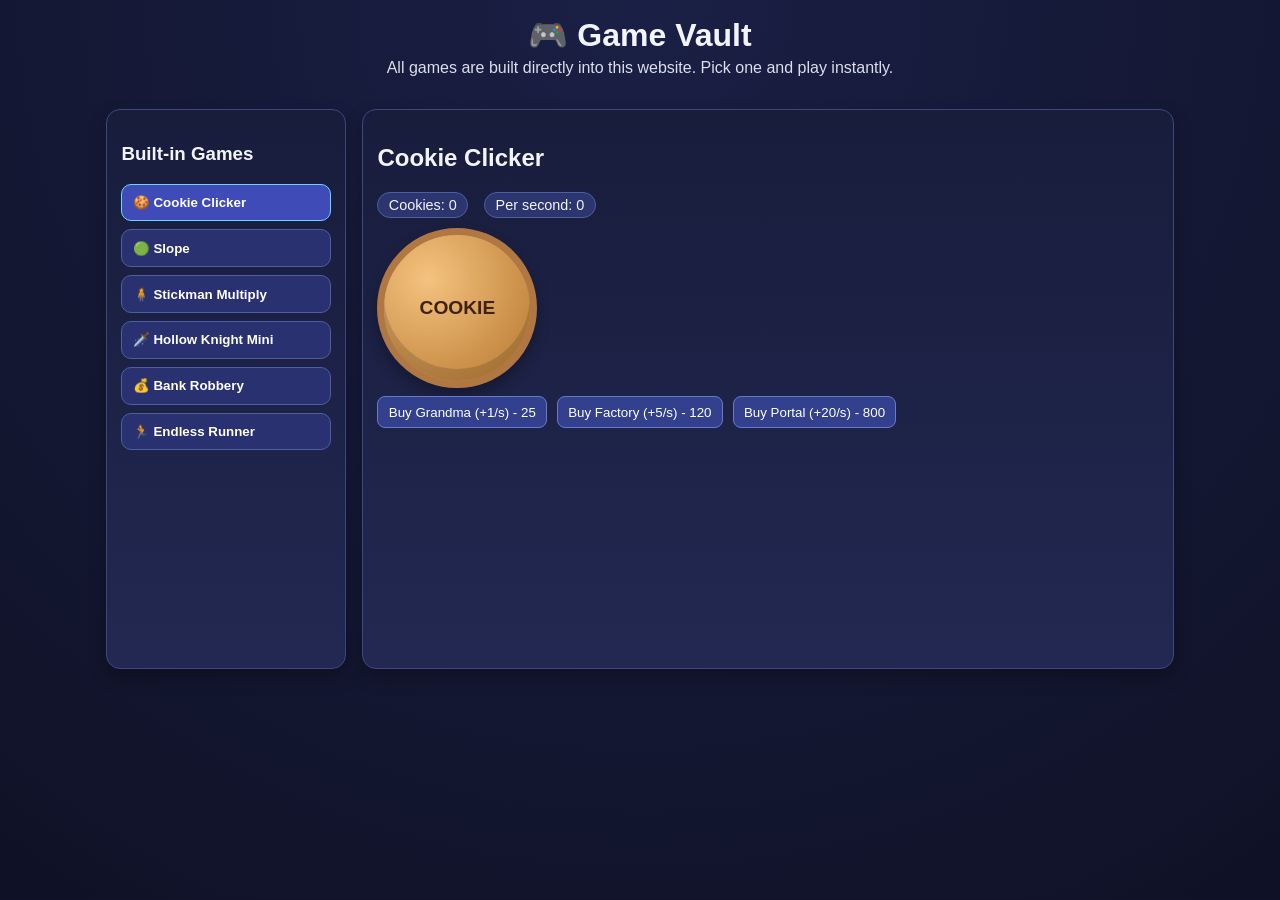
==== index.html @ a0bfa283 "Refactor Game Vault to separate JavaScript and CSS files" ====
<!doctype html>
<html lang="en">
<head>
  <meta charset="UTF-8" />
  <meta name="viewport" content="width=device-width, initial-scale=1.0" />
  <title>Game Vault</title>
  <link rel="stylesheet" href="styles.css" />
</head>
<body>
  <header>
    <h1>🎮 Game Vault</h1>
    <p>All games are built directly into this website. Pick one and play instantly.</p>
  </header>

  <main class="layout">
    <aside class="sidebar">
      <h3>Built-in Games</h3>
      <div class="game-list" id="gameList"></div>
    </aside>

    <section class="game-panel">
      <div id="cookie" class="game-screen">
        <h2>Cookie Clicker</h2>
        <div class="hud">
          <span class="badge" id="cookieCount">Cookies: 0</span>
          <span class="badge" id="cookieRate">Per second: 0</span>
        </div>
        <button class="click-cookie" id="cookieButton">COOKIE</button>
        <div class="shop">
          <button id="buyGrandma">Buy Grandma (+1/s) - 25</button>
          <button id="buyFactory">Buy Factory (+5/s) - 120</button>
          <button id="buyPortal">Buy Portal (+20/s) - 800</button>
        </div>
      </div>

      <div id="slope" class="game-screen">
        <h2>Slope Rush</h2>
        <p class="note">Use ← and → to avoid blocks and stay alive.</p>
        <div class="hud"><span class="badge" id="slopeScore">Score: 0</span></div>
        <canvas id="slopeCanvas" width="760" height="380"></canvas>
        <button class="primary" id="slopeRestart">Restart</button>
      </div>

      <div id="stickman" class="game-screen">
        <h2>Stickman Multiply</h2>
        <p class="note">Move with A/D and collect green multipliers while avoiding red dividers.</p>
        <div class="hud"><span class="badge" id="stickmanCount">Stickmen: 1</span></div>
        <canvas id="stickmanCanvas" width="760" height="380"></canvas>
        <button class="primary" id="stickmanRestart">Restart</button>
      </div>

      <div id="hollow" class="game-screen">
        <h2>Hollow Knight Mini</h2>
        <p class="note">Move with A/D, jump with W/Space, attack with J.</p>
        <div class="hud">
          <span class="badge" id="hollowHealth">Health: 5</span>
          <span class="badge" id="hollowKills">Kills: 0</span>
        </div>
        <canvas id="hollowCanvas" width="760" height="380"></canvas>
        <button class="primary" id="hollowRestart">Restart</button>
      </div>

      <div id="bank" class="game-screen">
        <h2>Bank Robbery Escape</h2>
        <p class="note">Collect all money bags and reach the exit while avoiding guards.</p>
        <div class="hud"><span class="badge" id="bankStatus">Bags: 0 / 5</span></div>
        <canvas id="bankCanvas" width="760" height="380"></canvas>
        <button class="primary" id="bankRestart">Restart</button>
      </div>

      <div id="runner" class="game-screen">
        <h2>Endless Runner (Bonus Game)</h2>
        <p class="note">Press Space to jump over obstacles.</p>
        <div class="hud"><span class="badge" id="runnerScore">Score: 0</span></div>
        <canvas id="runnerCanvas" width="760" height="380"></canvas>
        <button class="primary" id="runnerRestart">Restart</button>
      </div>
    </section>
  </main>

  <script src="app.js"></script>
</body>
</html>
---- styles.css ----
:root {
  --bg: #0f1226;
  --panel: #181d3c;
  --panel2: #222851;
  --text: #f2f4ff;
  --accent: #6dd3ff;
}
* { box-sizing: border-box; }
body {
  margin: 0;
  font-family: Arial, Helvetica, sans-serif;
  background: radial-gradient(circle at top, #1a1f45, var(--bg));
  color: var(--text);
  min-height: 100vh;
}
header { padding: 1rem 1.2rem; text-align: center; }
h1 { margin: 0 0 .3rem; font-size: 2rem; }
p { margin: 0; opacity: .9; }
.layout {
  max-width: 1100px;
  margin: 0 auto;
  display: grid;
  grid-template-columns: 240px 1fr;
  gap: 1rem;
  padding: 1rem;
}
.sidebar, .game-panel {
  background: linear-gradient(180deg, var(--panel), var(--panel2));
  border: 1px solid #3f487c;
  border-radius: 14px;
  padding: .9rem;
  box-shadow: 0 8px 18px rgba(0,0,0,.25);
}
.game-list { display: grid; gap: .5rem; }
button.game-btn {
  border: 1px solid #4f5da2;
  background: #2a3170;
  color: white;
  border-radius: 10px;
  padding: .65rem;
  text-align: left;
  cursor: pointer;
  font-weight: 700;
}
button.game-btn.active { background: #3f4cb8; border-color: var(--accent); }
.game-panel { min-height: 560px; }
.game-screen { display: none; }
.game-screen.active { display: block; }
canvas {
  width: 100%;
  max-width: 760px;
  height: 380px;
  background: #0b0e22;
  border: 1px solid #4f5da2;
  border-radius: 10px;
  display: block;
  margin-bottom: .7rem;
}
.hud { display: flex; flex-wrap: wrap; gap: .5rem 1rem; margin-bottom: .65rem; }
.badge {
  background: #2d356f;
  border: 1px solid #4f5da2;
  border-radius: 999px;
  padding: .25rem .65rem;
  font-size: .9rem;
}
.primary {
  border: none;
  border-radius: 8px;
  background: var(--accent);
  color: #0c1738;
  font-weight: 700;
  padding: .5rem .8rem;
  cursor: pointer;
}
.click-cookie {
  width: 160px;
  height: 160px;
  border-radius: 50%;
  border: 7px solid #b17742;
  background: radial-gradient(circle at 30% 30%, #f4c37f, #b6762f);
  color: #3f240d;
  font-weight: 900;
  font-size: 1.2rem;
  cursor: pointer;
  box-shadow: inset 0 -12px 0 rgba(0,0,0,.14), 0 7px 14px rgba(0,0,0,.3);
}
.shop { display: flex; gap: .6rem; margin-top: .5rem; flex-wrap: wrap; }
.shop button { background: #33408d; border: 1px solid #6a79cd; color: #fff; border-radius: 8px; padding: .45rem .65rem; cursor: pointer; }
.note { opacity: .9; font-size: .95rem; margin-bottom: .5rem; }
@media (max-width: 860px) {
  .layout { grid-template-columns: 1fr; }
  canvas { height: 300px; }
}
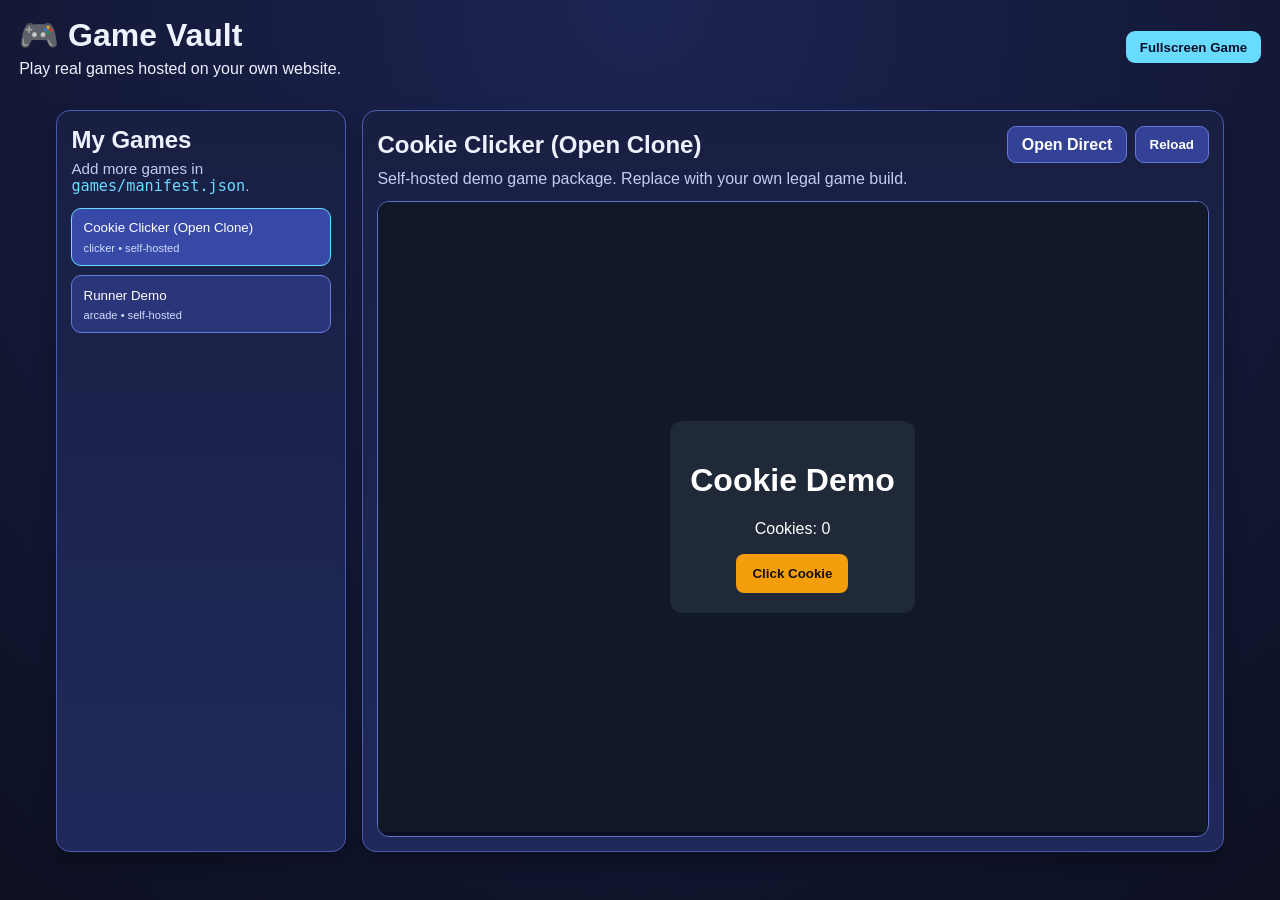
==== commit 49e6eff1: "Convert to self-hosted real-game launcher architecture" ====
--- a/index.html
+++ b/index.html
@@ -3,77 +3,38 @@
 <head>
   <meta charset="UTF-8" />
   <meta name="viewport" content="width=device-width, initial-scale=1.0" />
-  <title>Game Vault</title>
+  <title>Game Vault | Self-Hosted</title>
   <link rel="stylesheet" href="styles.css" />
 </head>
 <body>
-  <header>
-    <h1>🎮 Game Vault</h1>
-    <p>All games are built directly into this website. Pick one and play instantly.</p>
+  <header class="topbar">
+    <div>
+      <h1>🎮 Game Vault</h1>
+      <p>Play real games hosted on your own website.</p>
+    </div>
+    <button id="toggleFullscreen" class="btn">Fullscreen Game</button>
   </header>
 
   <main class="layout">
     <aside class="sidebar">
-      <h3>Built-in Games</h3>
-      <div class="game-list" id="gameList"></div>
+      <h2>My Games</h2>
+      <p class="hint">Add more games in <code>games/manifest.json</code>.</p>
+      <div id="gameList" class="game-list"></div>
     </aside>
 
-    <section class="game-panel">
-      <div id="cookie" class="game-screen">
-        <h2>Cookie Clicker</h2>
-        <div class="hud">
-          <span class="badge" id="cookieCount">Cookies: 0</span>
-          <span class="badge" id="cookieRate">Per second: 0</span>
-        </div>
-        <button class="click-cookie" id="cookieButton">COOKIE</button>
-        <div class="shop">
-          <button id="buyGrandma">Buy Grandma (+1/s) - 25</button>
-          <button id="buyFactory">Buy Factory (+5/s) - 120</button>
-          <button id="buyPortal">Buy Portal (+20/s) - 800</button>
+    <section class="viewer">
+      <div class="viewer-head">
+        <h2 id="currentTitle">Select a game</h2>
+        <div class="actions">
+          <a id="openDirect" class="btn secondary" target="_blank" rel="noopener">Open Direct</a>
+          <button id="reloadGame" class="btn secondary">Reload</button>
         </div>
       </div>
 
-      <div id="slope" class="game-screen">
-        <h2>Slope Rush</h2>
-        <p class="note">Use ← and → to avoid blocks and stay alive.</p>
-        <div class="hud"><span class="badge" id="slopeScore">Score: 0</span></div>
-        <canvas id="slopeCanvas" width="760" height="380"></canvas>
-        <button class="primary" id="slopeRestart">Restart</button>
-      </div>
+      <p id="currentDescription" class="description">Pick a game from the left panel.</p>
 
-      <div id="stickman" class="game-screen">
-        <h2>Stickman Multiply</h2>
-        <p class="note">Move with A/D and collect green multipliers while avoiding red dividers.</p>
-        <div class="hud"><span class="badge" id="stickmanCount">Stickmen: 1</span></div>
-        <canvas id="stickmanCanvas" width="760" height="380"></canvas>
-        <button class="primary" id="stickmanRestart">Restart</button>
-      </div>
-
-      <div id="hollow" class="game-screen">
-        <h2>Hollow Knight Mini</h2>
-        <p class="note">Move with A/D, jump with W/Space, attack with J.</p>
-        <div class="hud">
-          <span class="badge" id="hollowHealth">Health: 5</span>
-          <span class="badge" id="hollowKills">Kills: 0</span>
-        </div>
-        <canvas id="hollowCanvas" width="760" height="380"></canvas>
-        <button class="primary" id="hollowRestart">Restart</button>
-      </div>
-
-      <div id="bank" class="game-screen">
-        <h2>Bank Robbery Escape</h2>
-        <p class="note">Collect all money bags and reach the exit while avoiding guards.</p>
-        <div class="hud"><span class="badge" id="bankStatus">Bags: 0 / 5</span></div>
-        <canvas id="bankCanvas" width="760" height="380"></canvas>
-        <button class="primary" id="bankRestart">Restart</button>
-      </div>
-
-      <div id="runner" class="game-screen">
-        <h2>Endless Runner (Bonus Game)</h2>
-        <p class="note">Press Space to jump over obstacles.</p>
-        <div class="hud"><span class="badge" id="runnerScore">Score: 0</span></div>
-        <canvas id="runnerCanvas" width="760" height="380"></canvas>
-        <button class="primary" id="runnerRestart">Restart</button>
+      <div class="frame-wrap">
+        <iframe id="gameFrame" title="Game Frame" loading="lazy" allow="fullscreen; gamepad; autoplay"></iframe>
       </div>
     </section>
   </main>
--- a/styles.css
+++ b/styles.css
@@ -1,94 +1,101 @@
 :root {
-  --bg: #0f1226;
-  --panel: #181d3c;
-  --panel2: #222851;
-  --text: #f2f4ff;
-  --accent: #6dd3ff;
+  --bg: #0d1022;
+  --panel: #181f42;
+  --panel2: #20295a;
+  --line: #4a5bb2;
+  --text: #eef2ff;
+  --muted: #c4ccf4;
+  --accent: #69dbff;
 }
 * { box-sizing: border-box; }
 body {
   margin: 0;
+  min-height: 100vh;
+  color: var(--text);
   font-family: Arial, Helvetica, sans-serif;
-  background: radial-gradient(circle at top, #1a1f45, var(--bg));
-  color: var(--text);
-  min-height: 100vh;
+  background: radial-gradient(circle at top, #1c2452, var(--bg));
 }
-header { padding: 1rem 1.2rem; text-align: center; }
-h1 { margin: 0 0 .3rem; font-size: 2rem; }
-p { margin: 0; opacity: .9; }
+.topbar {
+  display: flex;
+  justify-content: space-between;
+  align-items: center;
+  gap: 1rem;
+  padding: 1rem 1.2rem;
+}
+h1 { margin: 0; }
+h2 { margin: 0; }
+p { margin: .4rem 0 0; }
 .layout {
-  max-width: 1100px;
+  max-width: 1200px;
   margin: 0 auto;
   display: grid;
-  grid-template-columns: 240px 1fr;
+  grid-template-columns: 290px 1fr;
   gap: 1rem;
   padding: 1rem;
 }
-.sidebar, .game-panel {
+.sidebar, .viewer {
+  border: 1px solid var(--line);
+  border-radius: 14px;
   background: linear-gradient(180deg, var(--panel), var(--panel2));
-  border: 1px solid #3f487c;
-  border-radius: 14px;
-  padding: .9rem;
-  box-shadow: 0 8px 18px rgba(0,0,0,.25);
+  box-shadow: 0 10px 18px rgba(0, 0, 0, .25);
 }
-.game-list { display: grid; gap: .5rem; }
-button.game-btn {
-  border: 1px solid #4f5da2;
-  background: #2a3170;
-  color: white;
+.sidebar { padding: .9rem; }
+.hint { color: var(--muted); font-size: .95rem; }
+code { color: var(--accent); }
+.game-list {
+  display: grid;
+  gap: .6rem;
+  margin-top: .8rem;
+}
+.game-card {
+  width: 100%;
+  text-align: left;
+  background: #2a3679;
+  color: #fff;
+  border: 1px solid #6679d7;
   border-radius: 10px;
-  padding: .65rem;
-  text-align: left;
-  cursor: pointer;
-  font-weight: 700;
-}
-button.game-btn.active { background: #3f4cb8; border-color: var(--accent); }
-.game-panel { min-height: 560px; }
-.game-screen { display: none; }
-.game-screen.active { display: block; }
-canvas {
-  width: 100%;
-  max-width: 760px;
-  height: 380px;
-  background: #0b0e22;
-  border: 1px solid #4f5da2;
-  border-radius: 10px;
-  display: block;
-  margin-bottom: .7rem;
-}
-.hud { display: flex; flex-wrap: wrap; gap: .5rem 1rem; margin-bottom: .65rem; }
-.badge {
-  background: #2d356f;
-  border: 1px solid #4f5da2;
-  border-radius: 999px;
-  padding: .25rem .65rem;
-  font-size: .9rem;
-}
-.primary {
-  border: none;
-  border-radius: 8px;
-  background: var(--accent);
-  color: #0c1738;
-  font-weight: 700;
-  padding: .5rem .8rem;
+  padding: .7rem;
   cursor: pointer;
 }
-.click-cookie {
-  width: 160px;
-  height: 160px;
-  border-radius: 50%;
-  border: 7px solid #b17742;
-  background: radial-gradient(circle at 30% 30%, #f4c37f, #b6762f);
-  color: #3f240d;
-  font-weight: 900;
-  font-size: 1.2rem;
+.game-card.active { border-color: var(--accent); background: #3849a8; }
+.game-card small { display: block; margin-top: .4rem; color: #d2dbff; }
+.viewer { padding: .9rem; }
+.viewer-head {
+  display: flex;
+  justify-content: space-between;
+  align-items: center;
+  gap: .8rem;
+}
+.actions { display: flex; gap: .5rem; }
+.btn {
+  border: none;
+  border-radius: 9px;
+  background: var(--accent);
+  color: #071127;
+  font-weight: 700;
+  padding: .55rem .85rem;
   cursor: pointer;
-  box-shadow: inset 0 -12px 0 rgba(0,0,0,.14), 0 7px 14px rgba(0,0,0,.3);
+  text-decoration: none;
 }
-.shop { display: flex; gap: .6rem; margin-top: .5rem; flex-wrap: wrap; }
-.shop button { background: #33408d; border: 1px solid #6a79cd; color: #fff; border-radius: 8px; padding: .45rem .65rem; cursor: pointer; }
-.note { opacity: .9; font-size: .95rem; margin-bottom: .5rem; }
-@media (max-width: 860px) {
+.btn.secondary {
+  background: #334297;
+  color: white;
+  border: 1px solid #6679d7;
+}
+.description { color: var(--muted); margin-bottom: .8rem; }
+.frame-wrap {
+  border: 1px solid #5f72cc;
+  border-radius: 12px;
+  overflow: hidden;
+  background: #0a0f24;
+}
+iframe {
+  width: 100%;
+  height: 70vh;
+  min-height: 520px;
+  border: 0;
+}
+@media (max-width: 900px) {
   .layout { grid-template-columns: 1fr; }
-  canvas { height: 300px; }
+  iframe { min-height: 420px; height: 58vh; }
 }
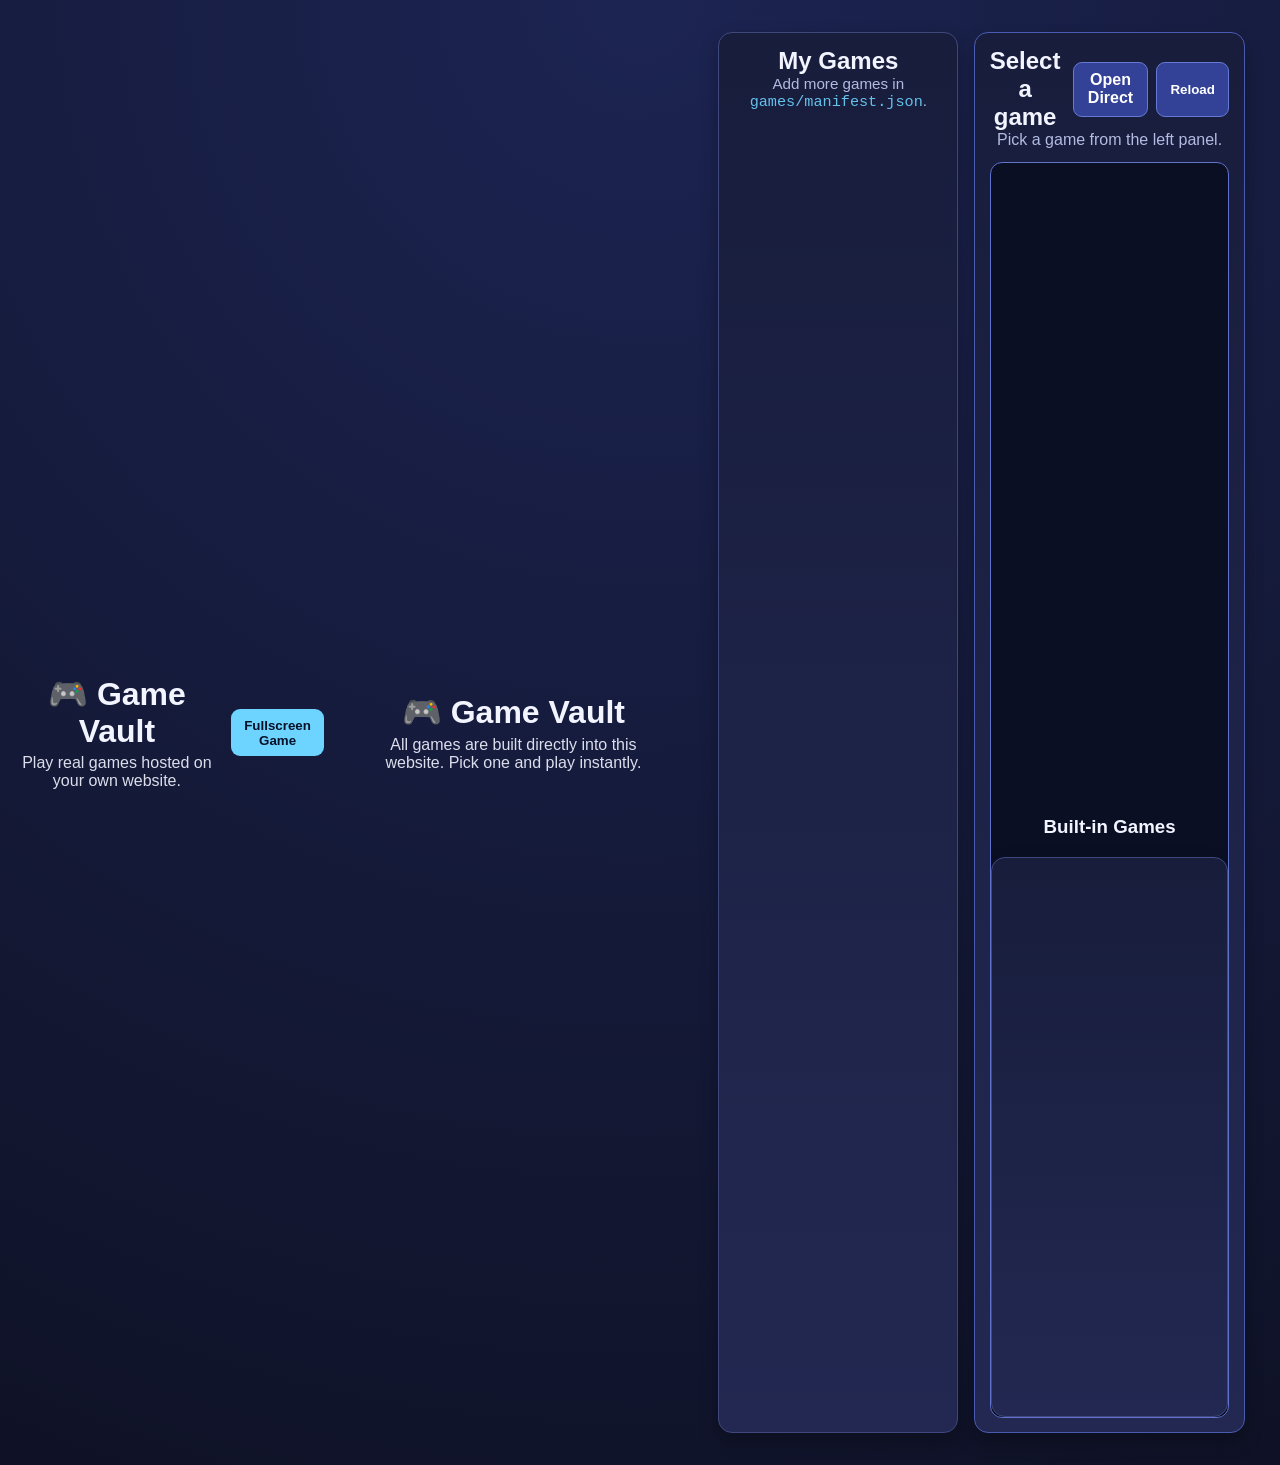
==== commit 325b055f: "Merge branch 'main' into codex/create-game-website-with-multiple-games-xhujxa" ====
--- a/index.html
+++ b/index.html
@@ -13,6 +13,13 @@
       <p>Play real games hosted on your own website.</p>
     </div>
     <button id="toggleFullscreen" class="btn">Fullscreen Game</button>
+  <title>Game Vault</title>
+  <link rel="stylesheet" href="styles.css" />
+</head>
+<body>
+  <header>
+    <h1>🎮 Game Vault</h1>
+    <p>All games are built directly into this website. Pick one and play instantly.</p>
   </header>
 
   <main class="layout">
@@ -35,6 +42,66 @@
 
       <div class="frame-wrap">
         <iframe id="gameFrame" title="Game Frame" loading="lazy" allow="fullscreen; gamepad; autoplay"></iframe>
+      <h3>Built-in Games</h3>
+      <div class="game-list" id="gameList"></div>
+    </aside>
+
+    <section class="game-panel">
+      <div id="cookie" class="game-screen">
+        <h2>Cookie Clicker</h2>
+        <div class="hud">
+          <span class="badge" id="cookieCount">Cookies: 0</span>
+          <span class="badge" id="cookieRate">Per second: 0</span>
+        </div>
+        <button class="click-cookie" id="cookieButton">COOKIE</button>
+        <div class="shop">
+          <button id="buyGrandma">Buy Grandma (+1/s) - 25</button>
+          <button id="buyFactory">Buy Factory (+5/s) - 120</button>
+          <button id="buyPortal">Buy Portal (+20/s) - 800</button>
+        </div>
+      </div>
+
+      <div id="slope" class="game-screen">
+        <h2>Slope Rush</h2>
+        <p class="note">Use ← and → to avoid blocks and stay alive.</p>
+        <div class="hud"><span class="badge" id="slopeScore">Score: 0</span></div>
+        <canvas id="slopeCanvas" width="760" height="380"></canvas>
+        <button class="primary" id="slopeRestart">Restart</button>
+      </div>
+
+      <div id="stickman" class="game-screen">
+        <h2>Stickman Multiply</h2>
+        <p class="note">Move with A/D and collect green multipliers while avoiding red dividers.</p>
+        <div class="hud"><span class="badge" id="stickmanCount">Stickmen: 1</span></div>
+        <canvas id="stickmanCanvas" width="760" height="380"></canvas>
+        <button class="primary" id="stickmanRestart">Restart</button>
+      </div>
+
+      <div id="hollow" class="game-screen">
+        <h2>Hollow Knight Mini</h2>
+        <p class="note">Move with A/D, jump with W/Space, attack with J.</p>
+        <div class="hud">
+          <span class="badge" id="hollowHealth">Health: 5</span>
+          <span class="badge" id="hollowKills">Kills: 0</span>
+        </div>
+        <canvas id="hollowCanvas" width="760" height="380"></canvas>
+        <button class="primary" id="hollowRestart">Restart</button>
+      </div>
+
+      <div id="bank" class="game-screen">
+        <h2>Bank Robbery Escape</h2>
+        <p class="note">Collect all money bags and reach the exit while avoiding guards.</p>
+        <div class="hud"><span class="badge" id="bankStatus">Bags: 0 / 5</span></div>
+        <canvas id="bankCanvas" width="760" height="380"></canvas>
+        <button class="primary" id="bankRestart">Restart</button>
+      </div>
+
+      <div id="runner" class="game-screen">
+        <h2>Endless Runner (Bonus Game)</h2>
+        <p class="note">Press Space to jump over obstacles.</p>
+        <div class="hud"><span class="badge" id="runnerScore">Score: 0</span></div>
+        <canvas id="runnerCanvas" width="760" height="380"></canvas>
+        <button class="primary" id="runnerRestart">Restart</button>
       </div>
     </section>
   </main>
--- a/styles.css
+++ b/styles.css
@@ -6,6 +6,11 @@
   --text: #eef2ff;
   --muted: #c4ccf4;
   --accent: #69dbff;
+  --bg: #0f1226;
+  --panel: #181d3c;
+  --panel2: #222851;
+  --text: #f2f4ff;
+  --accent: #6dd3ff;
 }
 * { box-sizing: border-box; }
 body {
@@ -98,4 +103,87 @@
 @media (max-width: 900px) {
   .layout { grid-template-columns: 1fr; }
   iframe { min-height: 420px; height: 58vh; }
+  font-family: Arial, Helvetica, sans-serif;
+  background: radial-gradient(circle at top, #1a1f45, var(--bg));
+  color: var(--text);
+  min-height: 100vh;
 }
+header { padding: 1rem 1.2rem; text-align: center; }
+h1 { margin: 0 0 .3rem; font-size: 2rem; }
+p { margin: 0; opacity: .9; }
+.layout {
+  max-width: 1100px;
+  margin: 0 auto;
+  display: grid;
+  grid-template-columns: 240px 1fr;
+  gap: 1rem;
+  padding: 1rem;
+}
+.sidebar, .game-panel {
+  background: linear-gradient(180deg, var(--panel), var(--panel2));
+  border: 1px solid #3f487c;
+  border-radius: 14px;
+  padding: .9rem;
+  box-shadow: 0 8px 18px rgba(0,0,0,.25);
+}
+.game-list { display: grid; gap: .5rem; }
+button.game-btn {
+  border: 1px solid #4f5da2;
+  background: #2a3170;
+  color: white;
+  border-radius: 10px;
+  padding: .65rem;
+  text-align: left;
+  cursor: pointer;
+  font-weight: 700;
+}
+button.game-btn.active { background: #3f4cb8; border-color: var(--accent); }
+.game-panel { min-height: 560px; }
+.game-screen { display: none; }
+.game-screen.active { display: block; }
+canvas {
+  width: 100%;
+  max-width: 760px;
+  height: 380px;
+  background: #0b0e22;
+  border: 1px solid #4f5da2;
+  border-radius: 10px;
+  display: block;
+  margin-bottom: .7rem;
+}
+.hud { display: flex; flex-wrap: wrap; gap: .5rem 1rem; margin-bottom: .65rem; }
+.badge {
+  background: #2d356f;
+  border: 1px solid #4f5da2;
+  border-radius: 999px;
+  padding: .25rem .65rem;
+  font-size: .9rem;
+}
+.primary {
+  border: none;
+  border-radius: 8px;
+  background: var(--accent);
+  color: #0c1738;
+  font-weight: 700;
+  padding: .5rem .8rem;
+  cursor: pointer;
+}
+.click-cookie {
+  width: 160px;
+  height: 160px;
+  border-radius: 50%;
+  border: 7px solid #b17742;
+  background: radial-gradient(circle at 30% 30%, #f4c37f, #b6762f);
+  color: #3f240d;
+  font-weight: 900;
+  font-size: 1.2rem;
+  cursor: pointer;
+  box-shadow: inset 0 -12px 0 rgba(0,0,0,.14), 0 7px 14px rgba(0,0,0,.3);
+}
+.shop { display: flex; gap: .6rem; margin-top: .5rem; flex-wrap: wrap; }
+.shop button { background: #33408d; border: 1px solid #6a79cd; color: #fff; border-radius: 8px; padding: .45rem .65rem; cursor: pointer; }
+.note { opacity: .9; font-size: .95rem; margin-bottom: .5rem; }
+@media (max-width: 860px) {
+  .layout { grid-template-columns: 1fr; }
+  canvas { height: 300px; }
+}
--- a/styles.css
+++ b/styles.css
@@ -6,6 +6,11 @@
   --text: #eef2ff;
   --muted: #c4ccf4;
   --accent: #69dbff;
+  --bg: #0f1226;
+  --panel: #181d3c;
+  --panel2: #222851;
+  --text: #f2f4ff;
+  --accent: #6dd3ff;
 }
 * { box-sizing: border-box; }
 body {
@@ -98,4 +103,87 @@
 @media (max-width: 900px) {
   .layout { grid-template-columns: 1fr; }
   iframe { min-height: 420px; height: 58vh; }
+  font-family: Arial, Helvetica, sans-serif;
+  background: radial-gradient(circle at top, #1a1f45, var(--bg));
+  color: var(--text);
+  min-height: 100vh;
 }
+header { padding: 1rem 1.2rem; text-align: center; }
+h1 { margin: 0 0 .3rem; font-size: 2rem; }
+p { margin: 0; opacity: .9; }
+.layout {
+  max-width: 1100px;
+  margin: 0 auto;
+  display: grid;
+  grid-template-columns: 240px 1fr;
+  gap: 1rem;
+  padding: 1rem;
+}
+.sidebar, .game-panel {
+  background: linear-gradient(180deg, var(--panel), var(--panel2));
+  border: 1px solid #3f487c;
+  border-radius: 14px;
+  padding: .9rem;
+  box-shadow: 0 8px 18px rgba(0,0,0,.25);
+}
+.game-list { display: grid; gap: .5rem; }
+button.game-btn {
+  border: 1px solid #4f5da2;
+  background: #2a3170;
+  color: white;
+  border-radius: 10px;
+  padding: .65rem;
+  text-align: left;
+  cursor: pointer;
+  font-weight: 700;
+}
+button.game-btn.active { background: #3f4cb8; border-color: var(--accent); }
+.game-panel { min-height: 560px; }
+.game-screen { display: none; }
+.game-screen.active { display: block; }
+canvas {
+  width: 100%;
+  max-width: 760px;
+  height: 380px;
+  background: #0b0e22;
+  border: 1px solid #4f5da2;
+  border-radius: 10px;
+  display: block;
+  margin-bottom: .7rem;
+}
+.hud { display: flex; flex-wrap: wrap; gap: .5rem 1rem; margin-bottom: .65rem; }
+.badge {
+  background: #2d356f;
+  border: 1px solid #4f5da2;
+  border-radius: 999px;
+  padding: .25rem .65rem;
+  font-size: .9rem;
+}
+.primary {
+  border: none;
+  border-radius: 8px;
+  background: var(--accent);
+  color: #0c1738;
+  font-weight: 700;
+  padding: .5rem .8rem;
+  cursor: pointer;
+}
+.click-cookie {
+  width: 160px;
+  height: 160px;
+  border-radius: 50%;
+  border: 7px solid #b17742;
+  background: radial-gradient(circle at 30% 30%, #f4c37f, #b6762f);
+  color: #3f240d;
+  font-weight: 900;
+  font-size: 1.2rem;
+  cursor: pointer;
+  box-shadow: inset 0 -12px 0 rgba(0,0,0,.14), 0 7px 14px rgba(0,0,0,.3);
+}
+.shop { display: flex; gap: .6rem; margin-top: .5rem; flex-wrap: wrap; }
+.shop button { background: #33408d; border: 1px solid #6a79cd; color: #fff; border-radius: 8px; padding: .45rem .65rem; cursor: pointer; }
+.note { opacity: .9; font-size: .95rem; margin-bottom: .5rem; }
+@media (max-width: 860px) {
+  .layout { grid-template-columns: 1fr; }
+  canvas { height: 300px; }
+}
